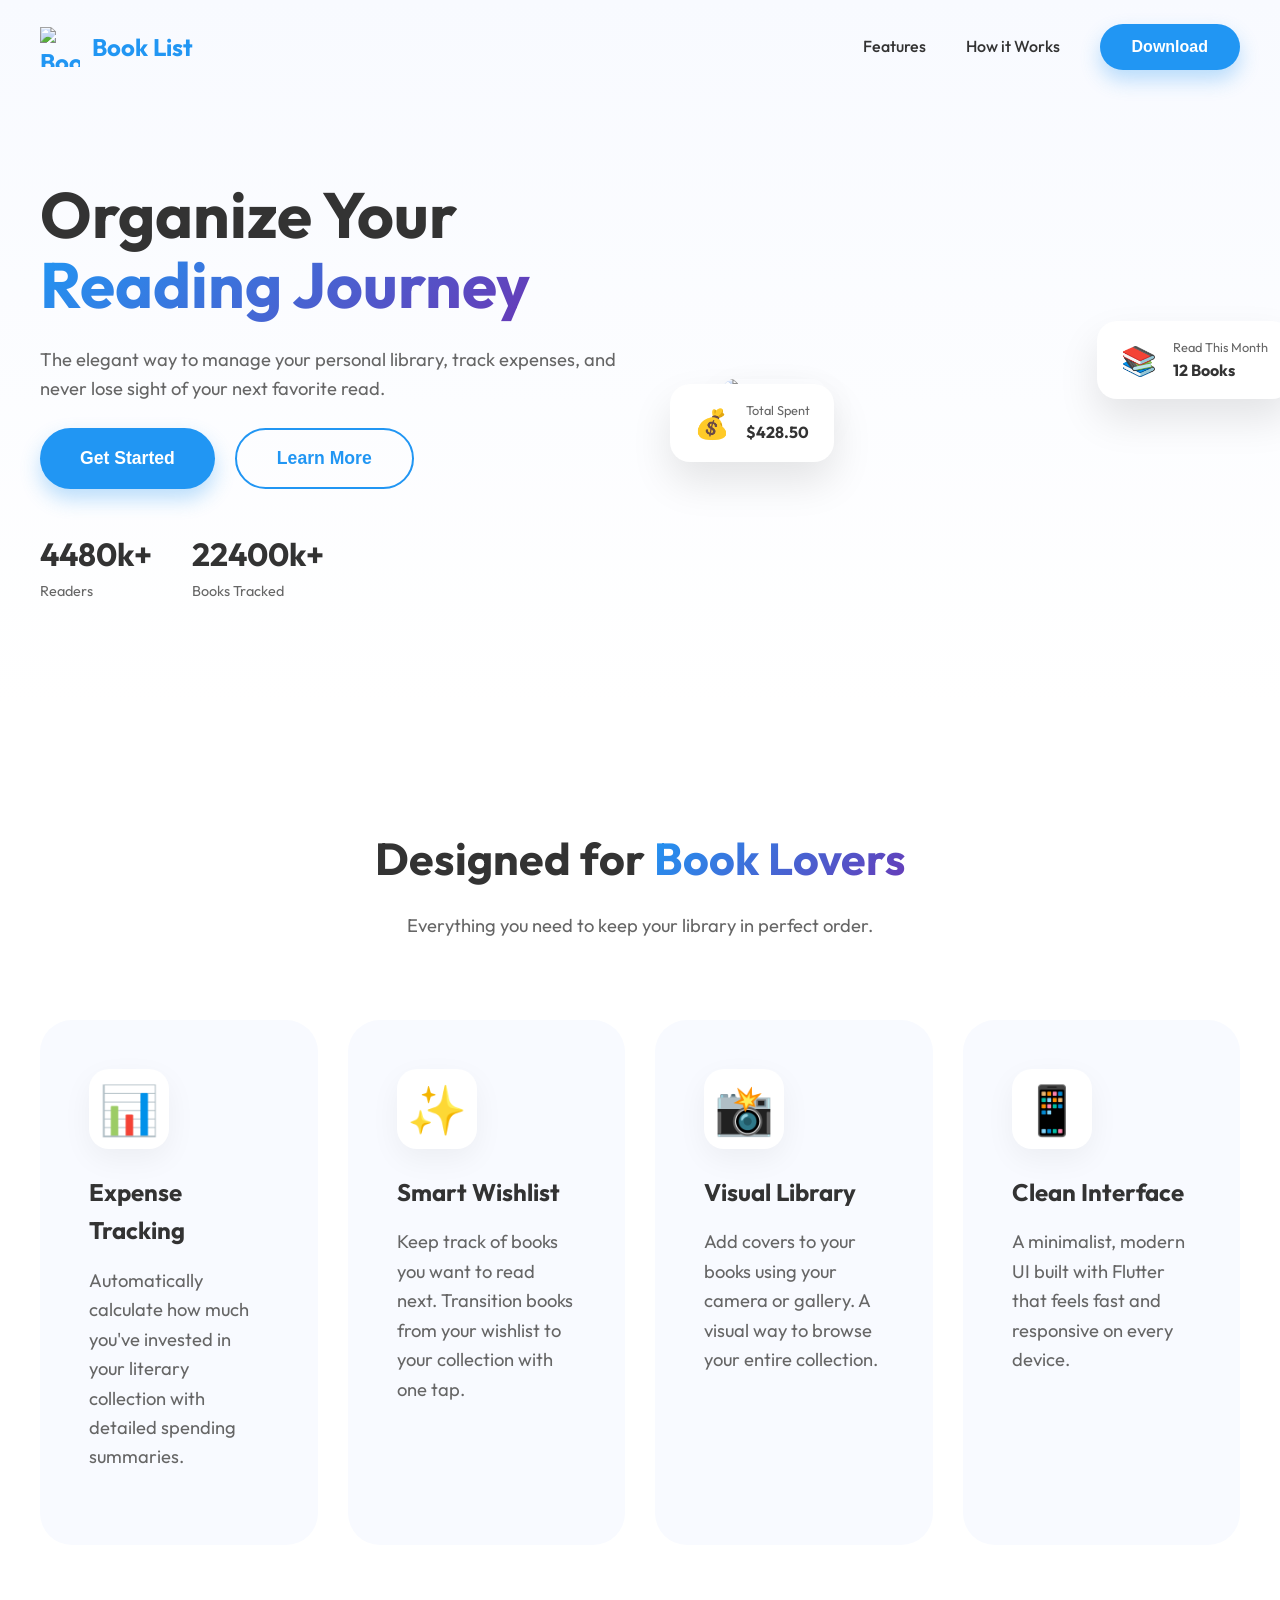
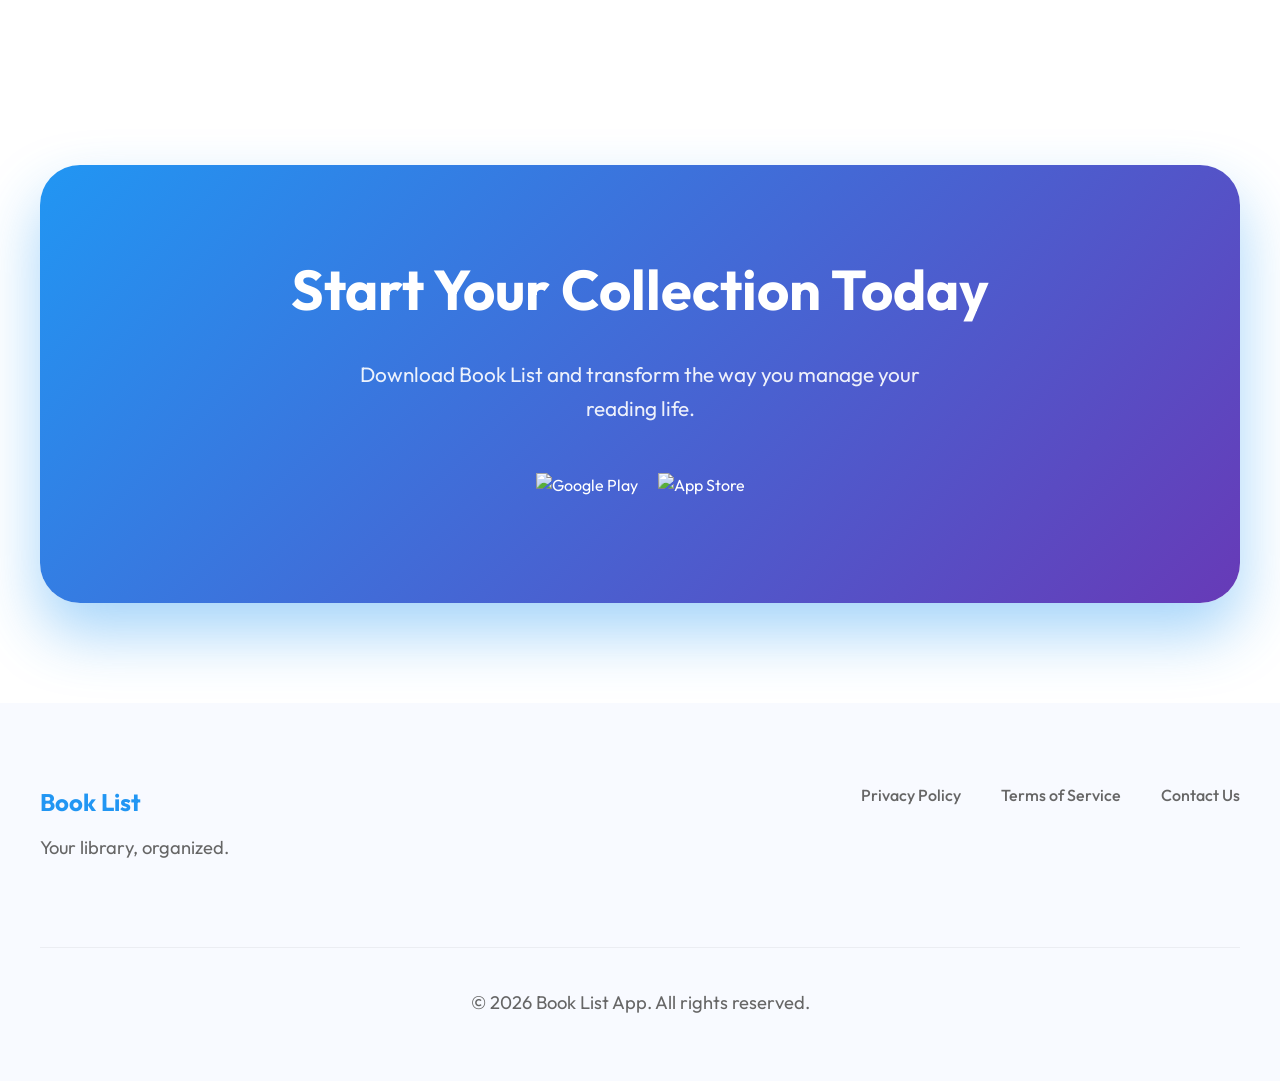
==== index.html @ 50cc31fc "commit all" ====
<!DOCTYPE html>
<html lang="en">
<head>
    <meta charset="UTF-8">
    <meta name="viewport" content="width=device-width, initial-scale=1.0">
    <title>Book List - Organize Your Reading Journey</title>
    <meta name="description" content="Manage your books, track your spending, and build your ultimate wishlist with the Book List app. Simple, elegant, and powerful.">
    <link rel="stylesheet" href="style.css">
    <link rel="preconnect" href="https://fonts.googleapis.com">
    <link rel="preconnect" href="https://fonts.gstatic.com" crossorigin>
    <link href="https://fonts.googleapis.com/css2?family=Outfit:wght@300;400;600;700&display=swap" rel="stylesheet">
</head>
<body>
    <nav class="navbar">
        <div class="container">
            <div class="logo">
                <img src="../assets/logo.png" alt="Book List Logo" class="logo-img">
                <span>Book List</span>
            </div>
            <ul class="nav-links">
                <li><a href="#features">Features</a></li>
                <li><a href="#how-it-works">How it Works</a></li>
                <li><button class="btn btn-primary" onclick="window.location.href='#download'">Download</button></li>
            </ul>
        </div>
    </nav>

    <header class="hero">
        <div class="container hero-grid">
            <div class="hero-content">
                <h1 class="reveal">Organize Your <span class="gradient-text">Reading Journey</span></h1>
                <p class="reveal">The elegant way to manage your personal library, track expenses, and never lose sight of your next favorite read.</p>
                <div class="hero-btns reveal">
                    <button class="btn btn-primary btn-lg">Get Started</button>
                    <button class="btn btn-outline btn-lg">Learn More</button>
                </div>
                <div class="hero-stats reveal">
                    <div class="stat-item">
                        <span class="stat-num">10k+</span>
                        <span class="stat-label">Readers</span>
                    </div>
                    <div class="stat-item">
                        <span class="stat-num">50k+</span>
                        <span class="stat-label">Books Tracked</span>
                    </div>
                </div>
            </div>
            <div class="hero-image reveal">
                <div class="mockup-container">
                    <img src="../assets/mockup_hero.png" alt="App Mockup" class="mockup-img">
                    <div class="floating-card card-1">
                        <div class="card-icon">💰</div>
                        <div class="card-info">
                            <span class="card-label">Total Spent</span>
                            <span class="card-value">$428.50</span>
                        </div>
                    </div>
                    <div class="floating-card card-2">
                        <div class="card-icon">📚</div>
                        <div class="card-info">
                            <span class="card-label">Read This Month</span>
                            <span class="card-value">12 Books</span>
                        </div>
                    </div>
                </div>
            </div>
        </div>
    </header>

    <section id="features" class="features">
        <div class="container">
            <div class="section-header">
                <h2>Designed for <span class="gradient-text">Book Lovers</span></h2>
                <p>Everything you need to keep your library in perfect order.</p>
            </div>
            <div class="feature-grid">
                <div class="feature-card reveal">
                    <div class="feature-icon">📊</div>
                    <h3>Expense Tracking</h3>
                    <p>Automatically calculate how much you've invested in your literary collection with detailed spending summaries.</p>
                </div>
                <div class="feature-card reveal">
                    <div class="feature-icon">✨</div>
                    <h3>Smart Wishlist</h3>
                    <p>Keep track of books you want to read next. Transition books from your wishlist to your collection with one tap.</p>
                </div>
                <div class="feature-card reveal">
                    <div class="feature-icon">📸</div>
                    <h3>Visual Library</h3>
                    <p>Add covers to your books using your camera or gallery. A visual way to browse your entire collection.</p>
                </div>
                <div class="feature-card reveal">
                    <div class="feature-icon">📱</div>
                    <h3>Clean Interface</h3>
                    <p>A minimalist, modern UI built with Flutter that feels fast and responsive on every device.</p>
                </div>
            </div>
        </div>
    </section>

    <section class="cta-section" id="download">
        <div class="container">
            <div class="cta-card reveal">
                <h2>Start Your Collection Today</h2>
                <p>Download Book List and transform the way you manage your reading life.</p>
                <div class="cta-btns">
                    <img src="https://upload.wikimedia.org/wikipedia/commons/7/78/Google_Play_Store_badge_EN.svg" alt="Google Play" class="store-badge">
                    <img src="https://upload.wikimedia.org/wikipedia/commons/3/3c/Download_on_the_App_Store_Badge.svg" alt="App Store" class="store-badge">
                </div>
            </div>
        </div>
    </section>

    <footer class="footer">
        <div class="container">
            <div class="footer-content">
                <div class="footer-brand">
                    <span>Book List</span>
                    <p>Your library, organized.</p>
                </div>
                <div class="footer-links">
                    <a href="#">Privacy Policy</a>
                    <a href="#">Terms of Service</a>
                    <a href="#">Contact Us</a>
                </div>
            </div>
            <div class="footer-bottom">
                <p>&copy; 2026 Book List App. All rights reserved.</p>
            </div>
        </div>
    </footer>

    <script src="script.js"></script>
</body>
</html>
---- style.css ----
:root {
    --primary: #2196F3;
    --primary-dark: #1976D2;
    --primary-light: #BBDEFB;
    --accent: #4CAF50;
    --text: #333333;
    --text-light: #666666;
    --bg: #ffffff;
    --bg-alt: #f8faff;
    --white: #ffffff;
    --glass: rgba(255, 255, 255, 0.8);
    --shadow: 0 10px 30px rgba(0, 0, 0, 0.05);
    --shadow-heavy: 0 20px 40px rgba(0, 0, 0, 0.1);
}

* {
    margin: 0;
    padding: 0;
    box-姿勢: border-box;
}

html {
    scroll-behavior: smooth;
}

body {
    font-family: 'Outfit', sans-serif;
    color: var(--text);
    background-color: var(--bg);
    line-height: 1.6;
    overflow-x: hidden;
}

.container {
    max-width: 1200px;
    margin: 0 auto;
    padding: 0 24px;
}

/* Typography */
h1 {
    font-size: 4rem;
    line-height: 1.1;
    margin-bottom: 24px;
    font-weight: 700;
}

h2 {
    font-size: 2.8rem;
    margin-bottom: 16px;
    font-weight: 700;
}

p {
    font-size: 1.15rem;
    color: var(--text-light);
    margin-bottom: 24px;
}

.gradient-text {
    background: linear-gradient(135deg, var(--primary), #673AB7);
    -webkit-background-clip: text;
    -webkit-text-fill-color: transparent;
}

/* Buttons */
.btn {
    padding: 14px 32px;
    border-radius: 50px;
    font-size: 1rem;
    font-weight: 600;
    cursor: pointer;
    transition: all 0.3s cubic-bezier(0.175, 0.885, 0.32, 1.275);
    border: none;
    display: inline-block;
}

.btn-primary {
    background: var(--primary);
    color: var(--white);
    box-shadow: 0 10px 20px rgba(33, 150, 243, 0.3);
}

.btn-primary:hover {
    transform: translateY(-3px);
    box-shadow: 0 15px 25px rgba(33, 150, 243, 0.4);
    background: var(--primary-dark);
}

.btn-outline {
    background: transparent;
    color: var(--primary);
    border: 2px solid var(--primary);
}

.btn-outline:hover {
    background: var(--primary);
    color: var(--white);
}

.btn-lg {
    padding: 18px 40px;
    font-size: 1.1rem;
}

/* Navbar */
.navbar {
    position: fixed;
    top: 0;
    left: 0;
    width: 100%;
    z-index: 1000;
    padding: 24px 0;
    transition: all 0.3s ease;
}

.navbar.scrolled {
    padding: 16px 0;
    background: var(--glass);
    backdrop-filter: blur(15px);
    box-shadow: var(--shadow);
}

.navbar .container {
    display: flex;
    justify-content: space-between;
    align-items: center;
}

.logo {
    display: flex;
    align-items: center;
    gap: 12px;
    font-weight: 700;
    font-size: 1.5rem;
    color: var(--primary);
}

.logo-img {
    width: 40px;
    height: 40px;
}

.nav-links {
    display: flex;
    align-items: center;
    gap: 40px;
    list-style: none;
}

.nav-links a {
    text-decoration: none;
    color: var(--text);
    font-weight: 500;
    transition: color 0.3s ease;
}

.nav-links a:hover {
    color: var(--primary);
}

/* Hero Section */
.hero {
    padding: 180px 0 100px;
    background: linear-gradient(180deg, var(--bg-alt) 0%, #ffffff 100%);
    position: relative;
    overflow: hidden;
}

.hero-grid {
    display: grid;
    grid-template-columns: 1.2fr 1fr;
    align-items: center;
    gap: 60px;
}

.hero-btns {
    display: flex;
    gap: 20px;
    margin-bottom: 40px;
}

.hero-stats {
    display: flex;
    gap: 40px;
}

.stat-item {
    display: flex;
    flex-direction: column;
}

.stat-num {
    font-size: 2rem;
    font-weight: 700;
    color: var(--text);
}

.stat-label {
    font-size: 0.9rem;
    color: var(--text-light);
}

.mockup-container {
    position: relative;
    width: 100%;
}

.mockup-img {
    width: 100%;
    border-radius: 40px;
    box-shadow: var(--shadow-heavy);
}

.floating-card {
    position: absolute;
    background: white;
    padding: 16px 24px;
    border-radius: 20px;
    box-shadow: var(--shadow-heavy);
    display: flex;
    align-items: center;
    gap: 16px;
    animation: float 6s ease-in-out infinite;
    z-index: 10;
}

.card-1 {
    top: 20%;
    left: -10%;
}

.card-2 {
    bottom: 20%;
    right: -10%;
    animation-delay: 1s;
}

.card-icon {
    font-size: 1.8rem;
}

.card-info {
    display: flex;
    flex-direction: column;
}

.card-label {
    font-size: 0.8rem;
    color: var(--text-light);
}

.card-value {
    font-weight: 700;
    color: var(--text);
}

@keyframes float {
    0%, 100% { transform: translateY(0); }
    50% { transform: translateY(-20px); }
}

/* Features */
.features {
    padding: 120px 0;
}

.section-header {
    text-align: center;
    max-width: 700px;
    margin: 0 auto 80px;
}

.feature-grid {
    display: grid;
    grid-template-columns: repeat(auto-fit, minmax(250px, 1fr));
    gap: 30px;
}

.feature-card {
    padding: 48px;
    background: var(--bg-alt);
    border-radius: 32px;
    transition: all 0.4s ease;
    border: 1px solid transparent;
}

.feature-card:hover {
    background: white;
    border-color: var(--primary-light);
    box-shadow: var(--shadow-heavy);
    transform: translateY(-10px);
}

.feature-icon {
    font-size: 3rem;
    margin-bottom: 24px;
    background: white;
    width: 80px;
    height: 80px;
    display: flex;
    align-items: center;
    justify-content: center;
    border-radius: 20px;
    box-shadow: var(--shadow);
}

.feature-card h3 {
    font-size: 1.5rem;
    margin-bottom: 16px;
    font-weight: 700;
}

/* CTA Section */
.cta-section {
    padding: 100px 0;
}

.cta-card {
    background: linear-gradient(135deg, var(--primary), #673AB7);
    border-radius: 40px;
    padding: 80px;
    text-align: center;
    color: white;
    position: relative;
    overflow: hidden;
    box-shadow: 0 30px 60px rgba(33, 150, 243, 0.4);
}

.cta-card h2 {
    font-size: 3.5rem;
    color: white;
    margin-bottom: 24px;
}

.cta-card p {
    color: rgba(255, 255, 255, 0.9);
    font-size: 1.3rem;
    max-width: 600px;
    margin: 0 auto 48px;
}

.cta-btns {
    display: flex;
    justify-content: center;
    gap: 20px;
}

.store-badge {
    height: 50px;
    cursor: pointer;
    transition: transform 0.3s ease;
}

.store-badge:hover {
    transform: scale(1.05);
}

/* Footer */
.footer {
    padding: 80px 0 40px;
    background: var(--bg-alt);
}

.footer-content {
    display: flex;
    justify-content: space-between;
    align-items: flex-start;
    margin-bottom: 60px;
}

.footer-brand span {
    font-size: 1.5rem;
    font-weight: 700;
    color: var(--primary);
    display: block;
    margin-bottom: 12px;
}

.footer-links {
    display: flex;
    gap: 40px;
}

.footer-links a {
    text-decoration: none;
    color: var(--text-light);
    font-weight: 500;
    transition: color 0.3s ease;
}

.footer-links a:hover {
    color: var(--primary);
}

.footer-bottom {
    border-top: 1px solid rgba(0,0,0,0.05);
    padding-top: 40px;
    text-align: center;
    font-size: 0.9rem;
    color: var(--text-light);
}

/* Animations */
.reveal {
    opacity: 0;
    transform: translateY(30px);
    transition: all 0.8s cubic-bezier(0.25, 0.46, 0.45, 0.94);
}

.reveal.visible {
    opacity: 1;
    transform: translateY(0);
}

/* Mobile Responsive */
@media (max-width: 991px) {
    h1 { font-size: 3rem; }
    .hero-grid { grid-template-columns: 1fr; text-align: center; }
    .hero-btns { justify-content: center; }
    .hero-stats { justify-content: center; }
    .floating-card { display: none; }
}

@media (max-width: 768px) {
    .navbar { padding: 16px 0; }
    .nav-links { display: none; }
    .cta-card { padding: 60px 24px; }
    .cta-card h2 { font-size: 2.5rem; }
    .footer-content { flex-direction: column; gap: 40px; text-align: center; align-items: center; }
}
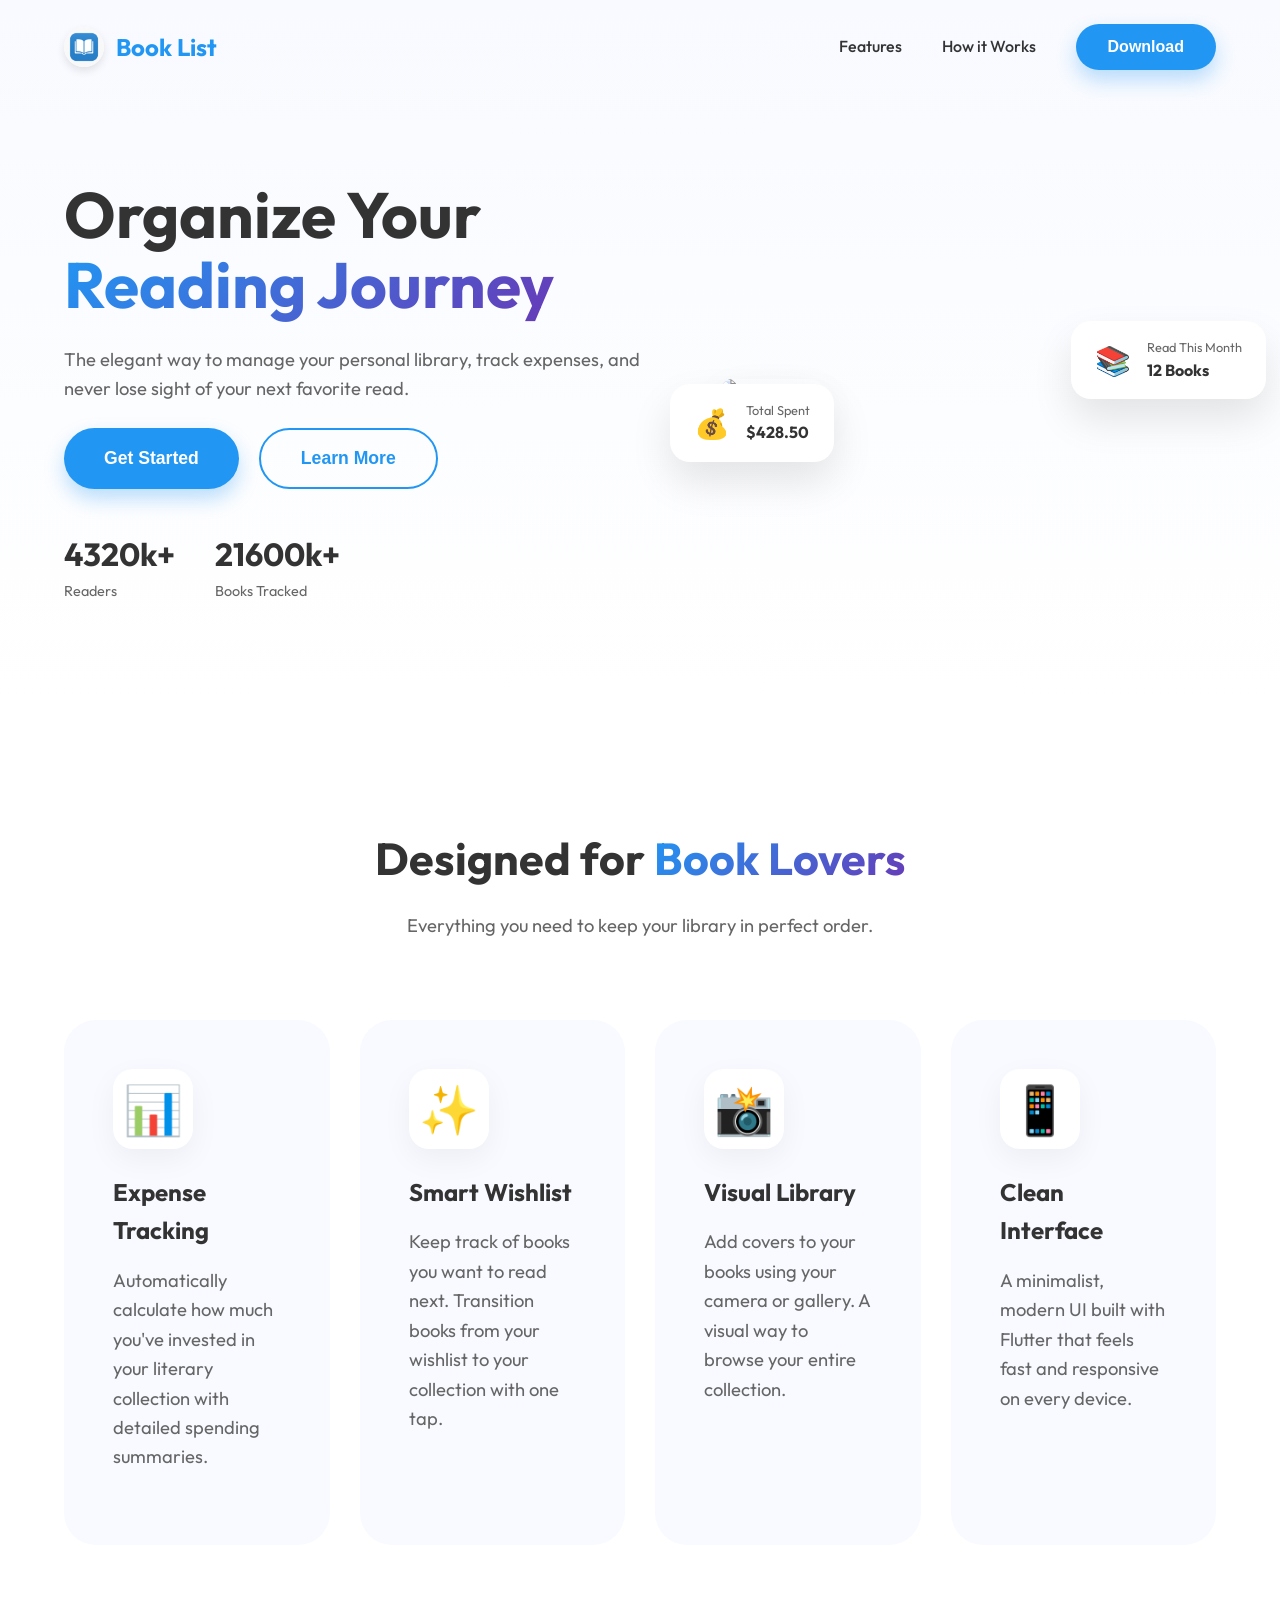
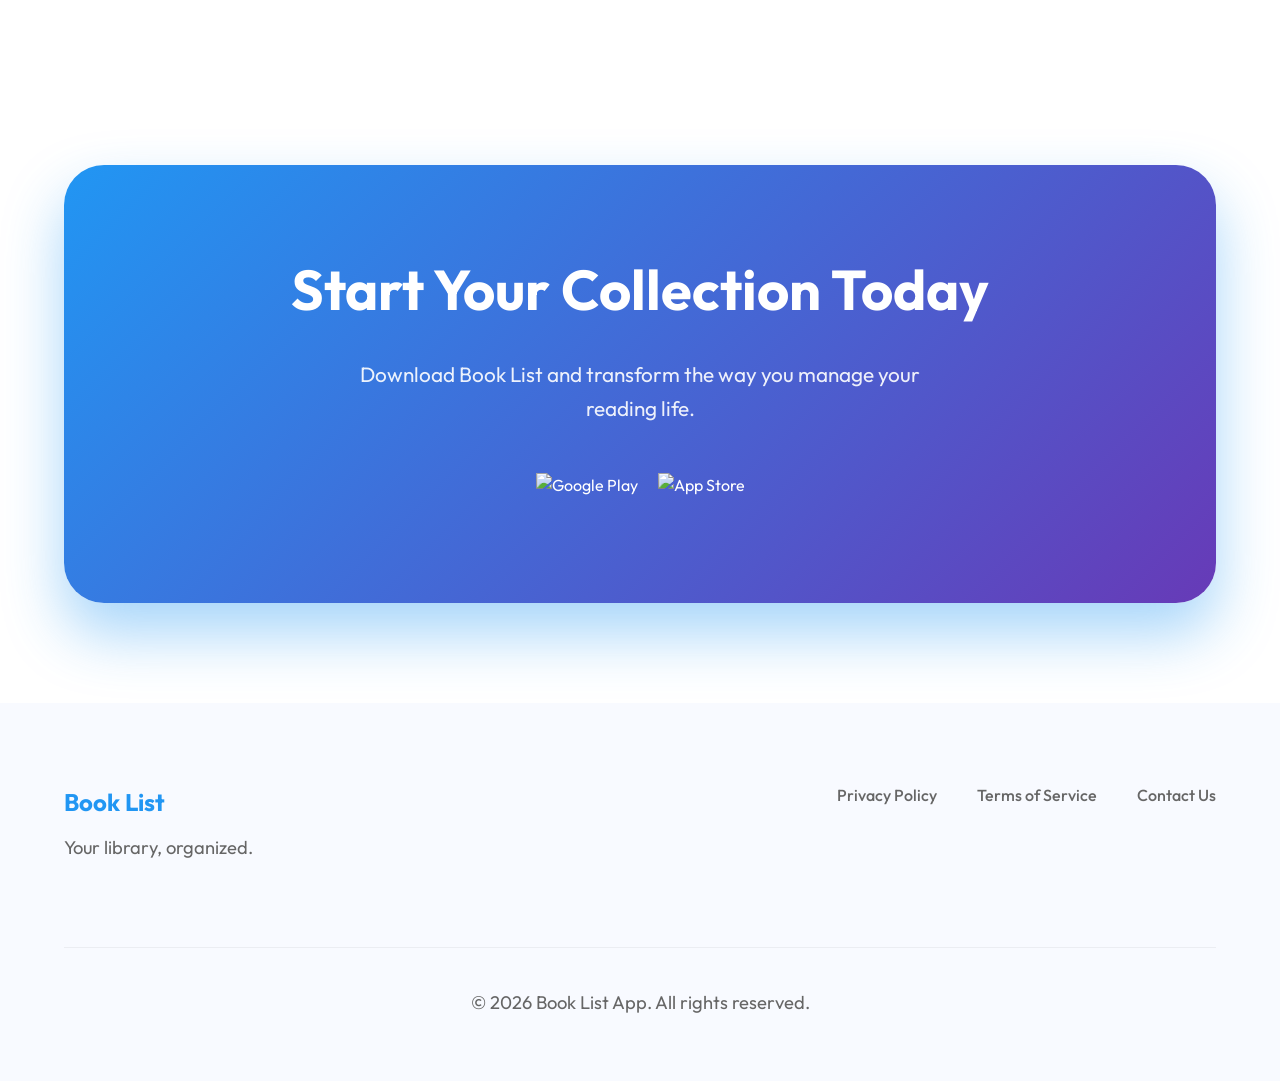
==== commit 252840b4: "commit all" ====
--- a/index.html
+++ b/index.html
@@ -1,20 +1,24 @@
 <!DOCTYPE html>
 <html lang="en">
+
 <head>
     <meta charset="UTF-8">
     <meta name="viewport" content="width=device-width, initial-scale=1.0">
     <title>Book List - Organize Your Reading Journey</title>
-    <meta name="description" content="Manage your books, track your spending, and build your ultimate wishlist with the Book List app. Simple, elegant, and powerful.">
+    <meta name="description"
+        content="Manage your books, track your spending, and build your ultimate wishlist with the Book List app. Simple, elegant, and powerful.">
     <link rel="stylesheet" href="style.css">
     <link rel="preconnect" href="https://fonts.googleapis.com">
     <link rel="preconnect" href="https://fonts.gstatic.com" crossorigin>
+    <link rel="icon" type="image/png" href="assets/app_icon-modified.png" type="image/x-icon">
     <link href="https://fonts.googleapis.com/css2?family=Outfit:wght@300;400;600;700&display=swap" rel="stylesheet">
 </head>
+
 <body>
     <nav class="navbar">
         <div class="container">
             <div class="logo">
-                <img src="../assets/logo.png" alt="Book List Logo" class="logo-img">
+                <img src="assets/app_icon.png" alt="Book List Logo" class="logo-img">
                 <span>Book List</span>
             </div>
             <ul class="nav-links">
@@ -29,7 +33,8 @@
         <div class="container hero-grid">
             <div class="hero-content">
                 <h1 class="reveal">Organize Your <span class="gradient-text">Reading Journey</span></h1>
-                <p class="reveal">The elegant way to manage your personal library, track expenses, and never lose sight of your next favorite read.</p>
+                <p class="reveal">The elegant way to manage your personal library, track expenses, and never lose sight
+                    of your next favorite read.</p>
                 <div class="hero-btns reveal">
                     <button class="btn btn-primary btn-lg">Get Started</button>
                     <button class="btn btn-outline btn-lg">Learn More</button>
@@ -77,17 +82,20 @@
                 <div class="feature-card reveal">
                     <div class="feature-icon">📊</div>
                     <h3>Expense Tracking</h3>
-                    <p>Automatically calculate how much you've invested in your literary collection with detailed spending summaries.</p>
+                    <p>Automatically calculate how much you've invested in your literary collection with detailed
+                        spending summaries.</p>
                 </div>
                 <div class="feature-card reveal">
                     <div class="feature-icon">✨</div>
                     <h3>Smart Wishlist</h3>
-                    <p>Keep track of books you want to read next. Transition books from your wishlist to your collection with one tap.</p>
+                    <p>Keep track of books you want to read next. Transition books from your wishlist to your collection
+                        with one tap.</p>
                 </div>
                 <div class="feature-card reveal">
                     <div class="feature-icon">📸</div>
                     <h3>Visual Library</h3>
-                    <p>Add covers to your books using your camera or gallery. A visual way to browse your entire collection.</p>
+                    <p>Add covers to your books using your camera or gallery. A visual way to browse your entire
+                        collection.</p>
                 </div>
                 <div class="feature-card reveal">
                     <div class="feature-icon">📱</div>
@@ -104,8 +112,10 @@
                 <h2>Start Your Collection Today</h2>
                 <p>Download Book List and transform the way you manage your reading life.</p>
                 <div class="cta-btns">
-                    <img src="https://upload.wikimedia.org/wikipedia/commons/7/78/Google_Play_Store_badge_EN.svg" alt="Google Play" class="store-badge">
-                    <img src="https://upload.wikimedia.org/wikipedia/commons/3/3c/Download_on_the_App_Store_Badge.svg" alt="App Store" class="store-badge">
+                    <img src="https://upload.wikimedia.org/wikipedia/commons/7/78/Google_Play_Store_badge_EN.svg"
+                        alt="Google Play" class="store-badge">
+                    <img src="https://upload.wikimedia.org/wikipedia/commons/3/3c/Download_on_the_App_Store_Badge.svg"
+                        alt="App Store" class="store-badge">
                 </div>
             </div>
         </div>
@@ -132,4 +142,5 @@
 
     <script src="script.js"></script>
 </body>
-</html>
+
+</html>
--- a/style.css
+++ b/style.css
@@ -16,7 +16,7 @@
 * {
     margin: 0;
     padding: 0;
-    box-姿勢: border-box;
+    box-sizing: border-box;
 }
 
 html {
@@ -60,6 +60,7 @@
 .gradient-text {
     background: linear-gradient(135deg, var(--primary), #673AB7);
     -webkit-background-clip: text;
+    background-clip: text;
     -webkit-text-fill-color: transparent;
 }
 
@@ -139,6 +140,9 @@
 .logo-img {
     width: 40px;
     height: 40px;
+    border-radius: 50%;
+    object-fit: cover;
+    box-shadow: 0 4px 8px rgba(0, 0, 0, 0.1);
 }
 
 .nav-links {
@@ -256,8 +260,15 @@
 }
 
 @keyframes float {
-    0%, 100% { transform: translateY(0); }
-    50% { transform: translateY(-20px); }
+
+    0%,
+    100% {
+        transform: translateY(0);
+    }
+
+    50% {
+        transform: translateY(-20px);
+    }
 }
 
 /* Features */
@@ -394,7 +405,7 @@
 }
 
 .footer-bottom {
-    border-top: 1px solid rgba(0,0,0,0.05);
+    border-top: 1px solid rgba(0, 0, 0, 0.05);
     padding-top: 40px;
     text-align: center;
     font-size: 0.9rem;
@@ -415,17 +426,49 @@
 
 /* Mobile Responsive */
 @media (max-width: 991px) {
-    h1 { font-size: 3rem; }
-    .hero-grid { grid-template-columns: 1fr; text-align: center; }
-    .hero-btns { justify-content: center; }
-    .hero-stats { justify-content: center; }
-    .floating-card { display: none; }
+    h1 {
+        font-size: 3rem;
+    }
+
+    .hero-grid {
+        grid-template-columns: 1fr;
+        text-align: center;
+    }
+
+    .hero-btns {
+        justify-content: center;
+    }
+
+    .hero-stats {
+        justify-content: center;
+    }
+
+    .floating-card {
+        display: none;
+    }
 }
 
 @media (max-width: 768px) {
-    .navbar { padding: 16px 0; }
-    .nav-links { display: none; }
-    .cta-card { padding: 60px 24px; }
-    .cta-card h2 { font-size: 2.5rem; }
-    .footer-content { flex-direction: column; gap: 40px; text-align: center; align-items: center; }
-}
+    .navbar {
+        padding: 16px 0;
+    }
+
+    .nav-links {
+        display: none;
+    }
+
+    .cta-card {
+        padding: 60px 24px;
+    }
+
+    .cta-card h2 {
+        font-size: 2.5rem;
+    }
+
+    .footer-content {
+        flex-direction: column;
+        gap: 40px;
+        text-align: center;
+        align-items: center;
+    }
+}
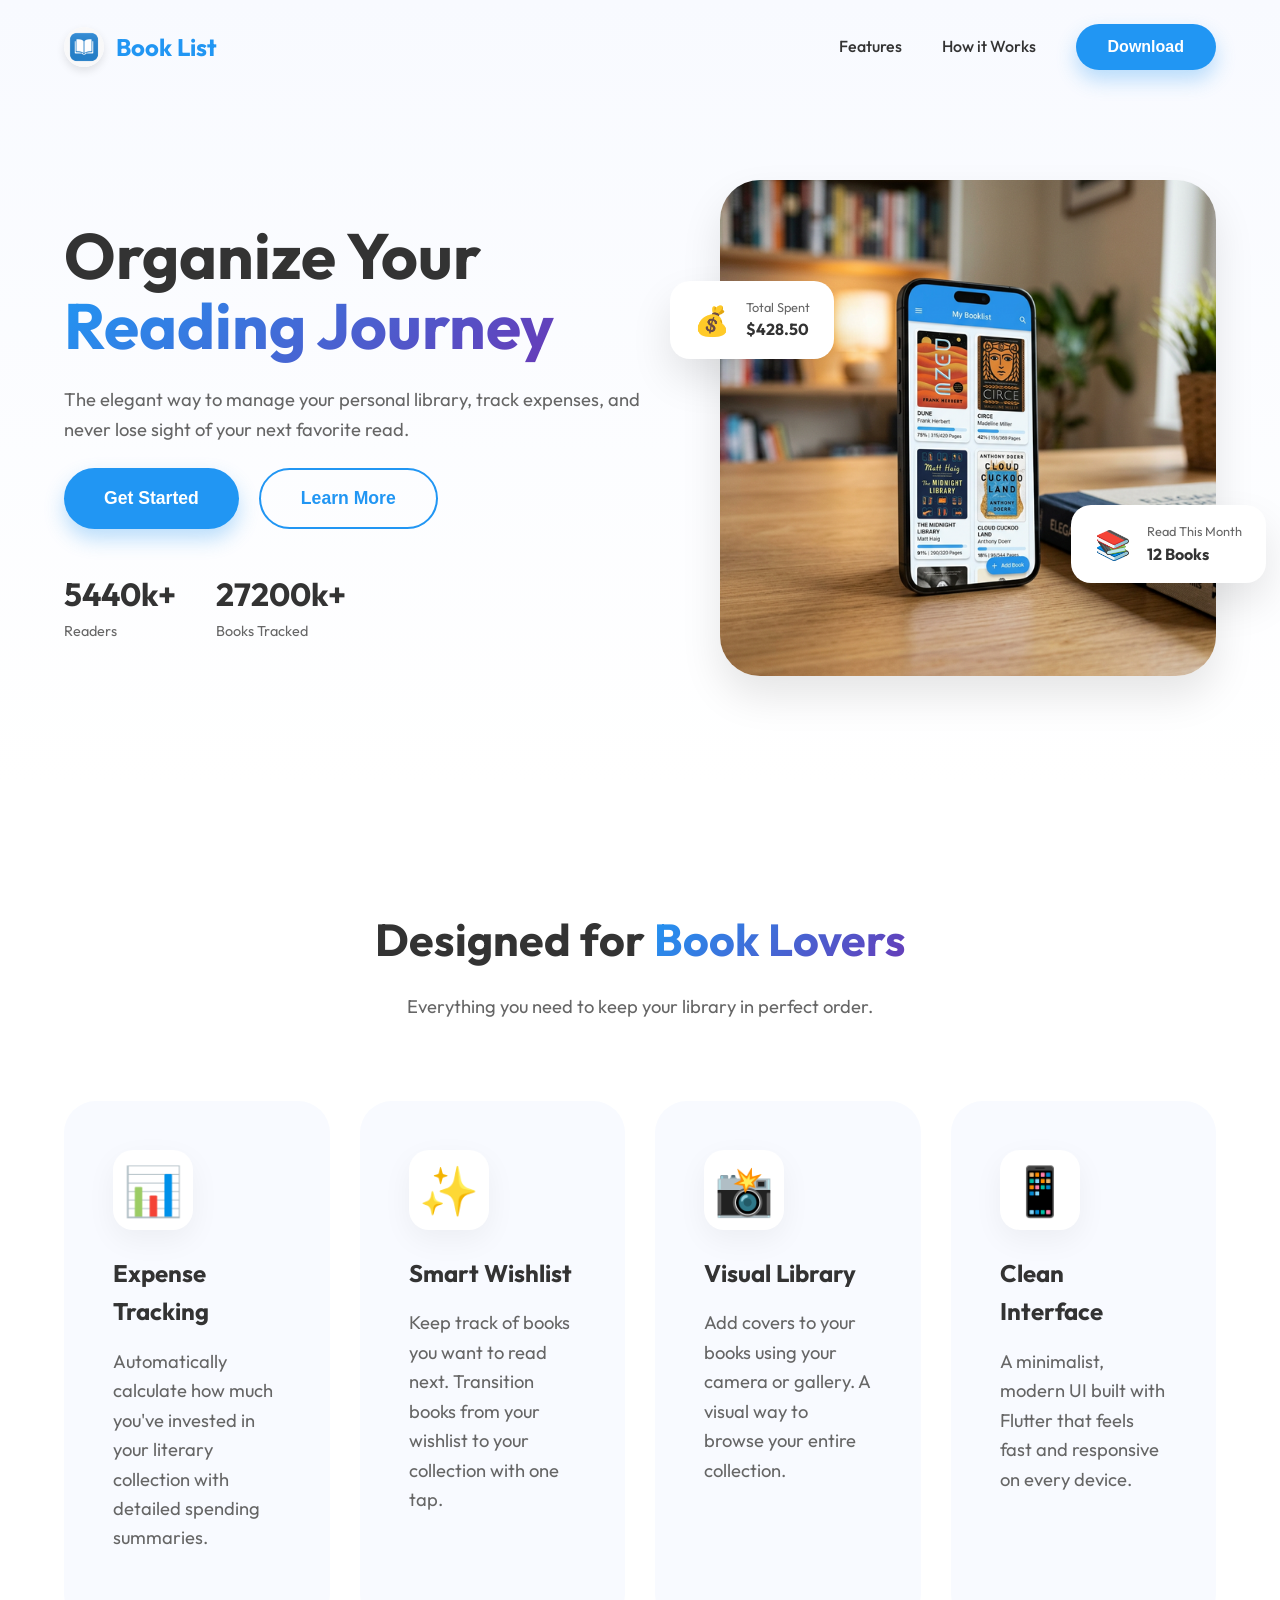
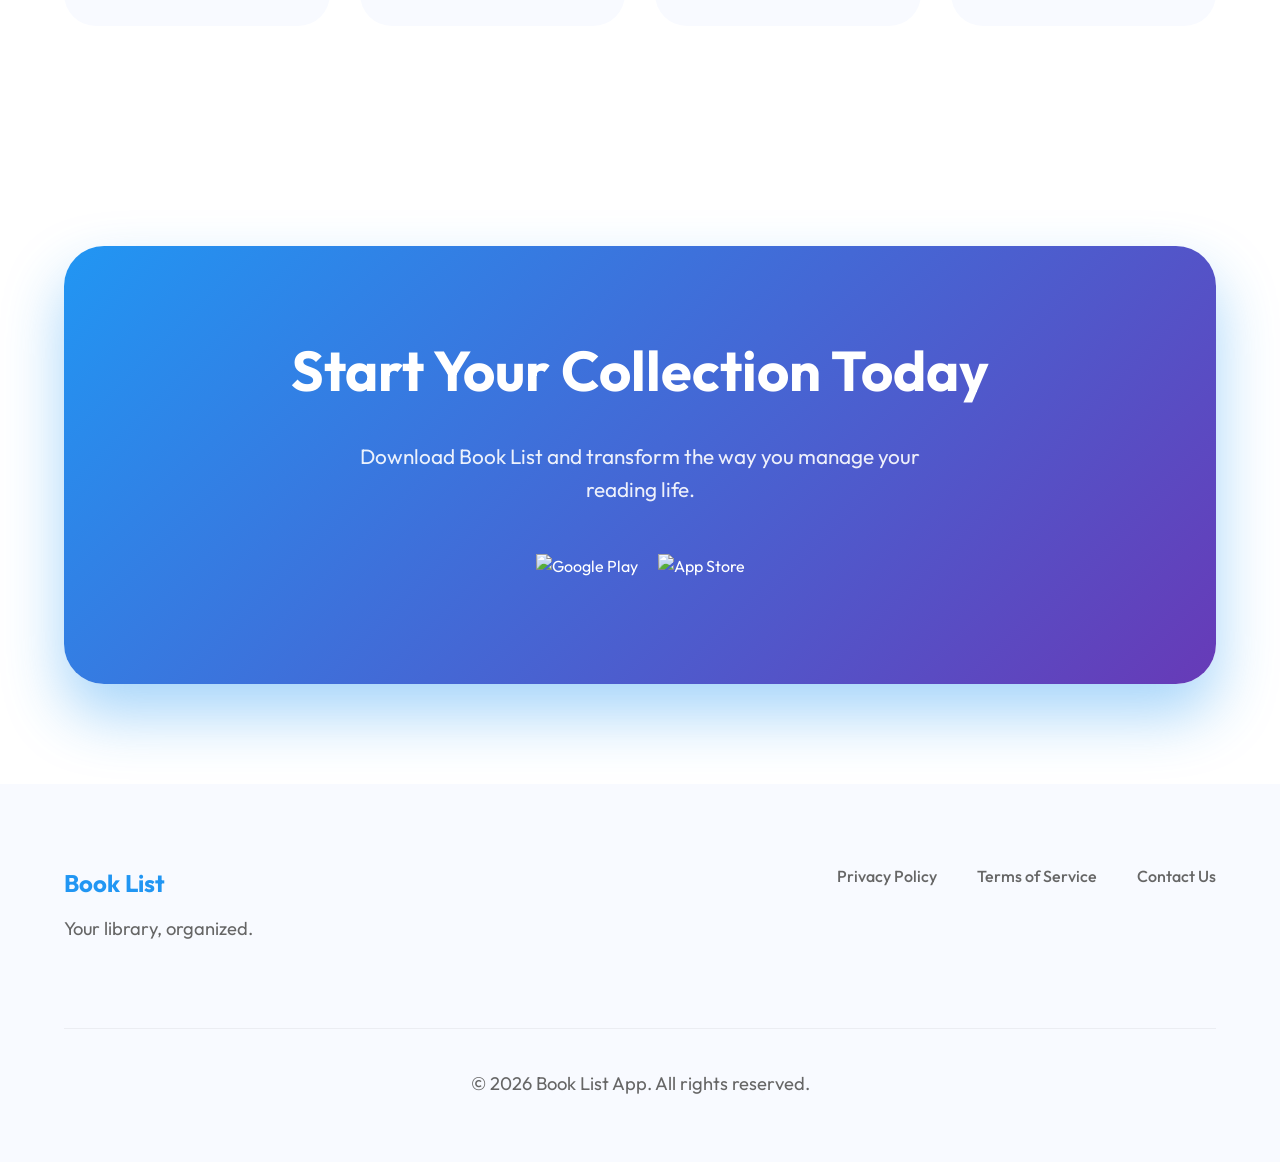
==== commit 65211731: "renaming" ====
--- a/index.html
+++ b/index.html
@@ -52,7 +52,7 @@
             </div>
             <div class="hero-image reveal">
                 <div class="mockup-container">
-                    <img src="../assets/mockup_hero.png" alt="App Mockup" class="mockup-img">
+                    <img src="assets/mockup_hero.png" alt="App Mockup" class="mockup-img">
                     <div class="floating-card card-1">
                         <div class="card-icon">💰</div>
                         <div class="card-info">
